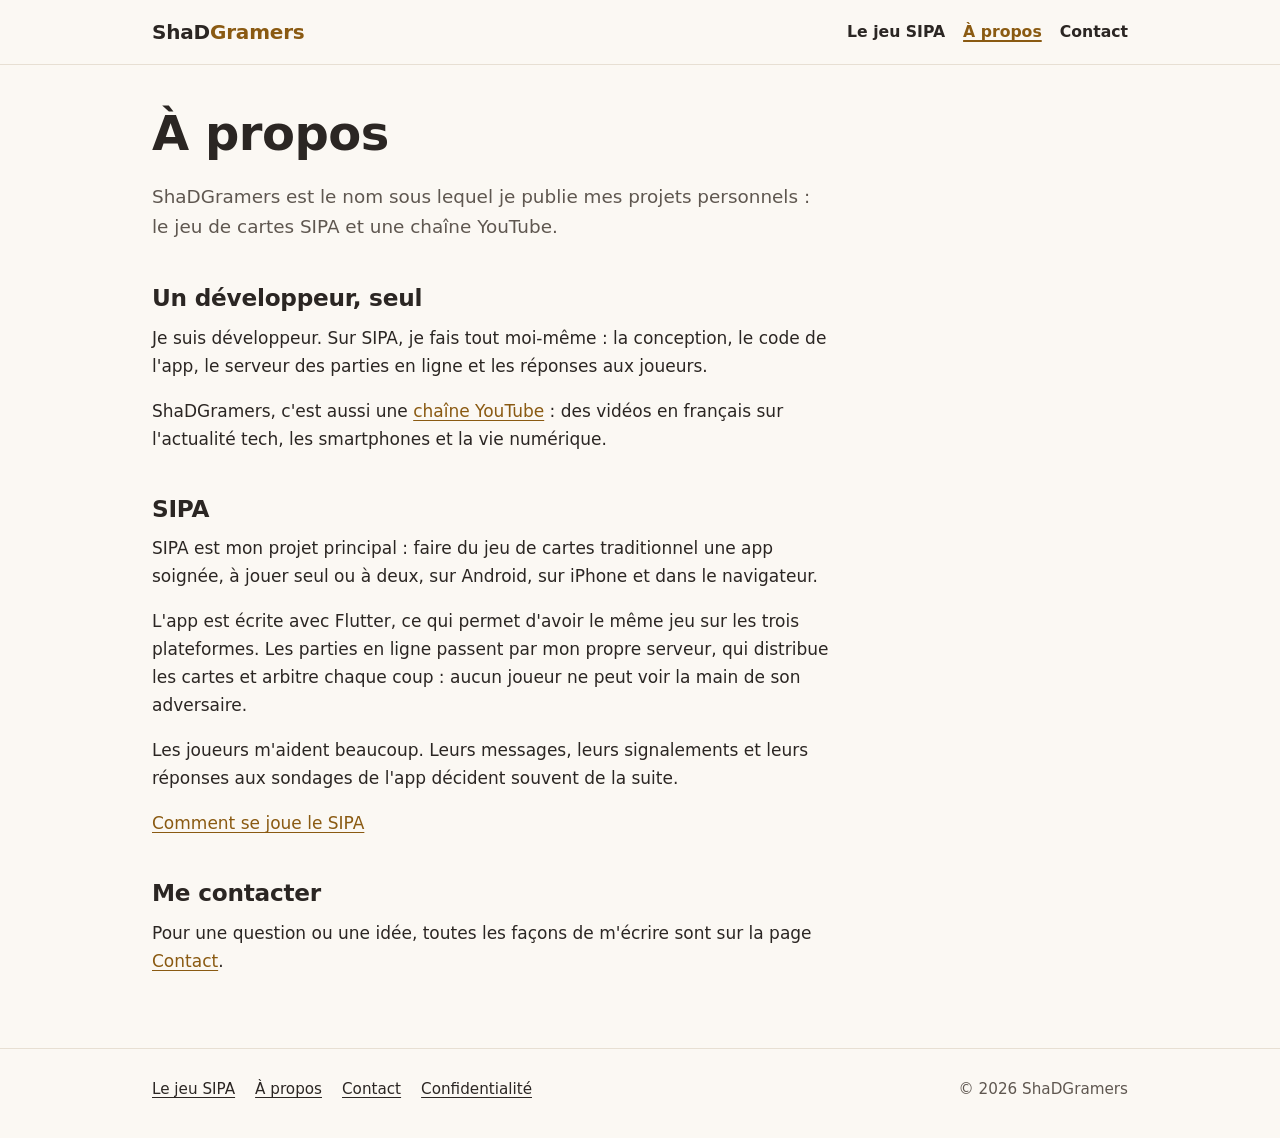
==== a-propos.html @ 69b16004 "feat: Real publisher site, with About, Contact and Privacy pages The home page only held a title, a " ====
<!DOCTYPE html>
<html lang="fr">
<head>
  <meta charset="utf-8">
  <meta name="viewport" content="width=device-width, initial-scale=1">
  <title>À propos | ShaDGramers</title>
  <meta name="description" content="ShaDGramers, c'est un développeur seul : le jeu de cartes SIPA et une chaîne YouTube sur la tech.">
  <link rel="canonical" href="https://shadgramers.com/a-propos">
  <link rel="icon" href="/favicon.svg" type="image/svg+xml">
  <link rel="stylesheet" href="/css/site.css">
</head>
<body>
  <a class="lien-evitement" href="#contenu">Aller au contenu</a>

  <header class="entete">
    <div class="conteneur">
      <a class="marque" href="/">ShaD<span>Gramers</span></a>
      <nav class="nav" aria-label="Menu principal">
        <ul>
          <li><a href="/sipa">Le jeu SIPA</a></li>
          <li><a href="/a-propos" aria-current="page">À propos</a></li>
          <li><a href="/contact">Contact</a></li>
        </ul>
      </nav>
    </div>
  </header>

  <main id="contenu" class="page">
    <div class="conteneur">
      <article class="texte">
<h1>À propos</h1>
        <p class="chapeau">ShaDGramers est le nom sous lequel je publie mes projets personnels : le jeu de cartes SIPA et une chaîne YouTube.</p>

        <h2>Un développeur, seul</h2>
        <p>Je suis développeur. Sur SIPA, je fais tout moi-même : la conception, le code de l'app, le serveur des parties en ligne et les réponses aux joueurs.</p>
        <p>ShaDGramers, c'est aussi une <a href="https://www.youtube.com/@shadgramers">chaîne YouTube</a> : des vidéos en français sur l'actualité tech, les smartphones et la vie numérique.</p>

        <h2>SIPA</h2>
        <p>SIPA est mon projet principal : faire du jeu de cartes traditionnel une app soignée, à jouer seul ou à deux, sur Android, sur iPhone et dans le navigateur.</p>
        <p>L'app est écrite avec Flutter, ce qui permet d'avoir le même jeu sur les trois plateformes. Les parties en ligne passent par mon propre serveur, qui distribue les cartes et arbitre chaque coup : aucun joueur ne peut voir la main de son adversaire.</p>
        <p>Les joueurs m'aident beaucoup. Leurs messages, leurs signalements et leurs réponses aux sondages de l'app décident souvent de la suite.</p>
        <p><a href="/sipa">Comment se joue le SIPA</a></p>

        <h2>Me contacter</h2>
        <p>Pour une question ou une idée, toutes les façons de m'écrire sont sur la page <a href="/contact">Contact</a>.</p>
      </article>
    </div>
  </main>

  <footer class="pied">
    <div class="conteneur">
      <nav aria-label="Liens du site">
        <ul>
          <li><a href="/sipa">Le jeu SIPA</a></li>
          <li><a href="/a-propos" aria-current="page">À propos</a></li>
          <li><a href="/contact">Contact</a></li>
          <li><a href="/confidentialite">Confidentialité</a></li>
        </ul>
      </nav>
      <p class="copyright">© 2026 ShaDGramers</p>
    </div>
  </footer>
</body>
</html>
---- css/site.css ----
/* ShaDGramers : site de l'éditeur.
   Sans police ni script externe : rien n'est chargé depuis un autre site. */

:root {
  --fond: #FBF8F3;
  --surface: #FFFFFF;
  --texte: #2B2623;
  --texte-doux: #5F5750;
  --bordure: #E7DFD3;
  --prune: #3B2C37;
  --prune-fonce: #201D1D;
  --or: #E2A655;
  --or-texte: #8A5A12;
  --beige: #F2E6C9;

  --rayon: 16px;
  --largeur: 1040px;
  --texte-largeur: 680px;
  --gouttiere: 16px;

  --corps: system-ui, -apple-system, 'Segoe UI', Roboto, 'Helvetica Neue', Arial, sans-serif;

  color-scheme: light;
}

*,
*::before,
*::after {
  box-sizing: border-box;
}

html {
  -webkit-text-size-adjust: 100%;
}

body {
  margin: 0;
  background: var(--fond);
  color: var(--texte);
  font-family: var(--corps);
  font-size: 1.0625rem;
  line-height: 1.65;
}

img {
  max-width: 100%;
  height: auto;
  display: block;
}

a {
  color: var(--or-texte);
  text-underline-offset: 3px;
}

a:focus-visible,
.bouton:focus-visible {
  outline: 3px solid var(--or);
  outline-offset: 3px;
  border-radius: 6px;
}

h1,
h2,
h3 {
  line-height: 1.2;
  margin: 0 0 0.5em;
  font-weight: 800;
  letter-spacing: -0.01em;
}

h1 {
  font-size: clamp(2rem, 6vw, 3rem);
}

h2 {
  font-size: clamp(1.5rem, 4vw, 2rem);
}

h3 {
  font-size: 1.2rem;
  font-weight: 700;
}

p {
  margin: 0 0 1em;
}

.conteneur {
  width: 100%;
  max-width: var(--largeur);
  margin: 0 auto;
  padding: 0 var(--gouttiere);
}

.lien-evitement {
  position: absolute;
  left: -9999px;
}

.lien-evitement:focus {
  left: 16px;
  top: 16px;
  background: var(--surface);
  padding: 8px 12px;
  z-index: 10;
}

/* En-tête */

.entete {
  border-bottom: 1px solid var(--bordure);
  background: var(--fond);
}

.entete .conteneur {
  display: flex;
  align-items: center;
  justify-content: space-between;
  gap: 12px;
  min-height: 64px;
  flex-wrap: wrap;
}

.marque {
  font-weight: 800;
  font-size: 1.25rem;
  color: var(--texte);
  text-decoration: none;
  letter-spacing: -0.01em;
}

.marque span {
  color: var(--or-texte);
}

.nav ul {
  list-style: none;
  margin: 0;
  padding: 0;
  display: flex;
  gap: 4px 18px;
  flex-wrap: wrap;
}

.nav a {
  color: var(--texte);
  text-decoration: none;
  font-weight: 600;
  font-size: 0.98rem;
  padding: 6px 0;
  display: inline-block;
}

.nav a[aria-current='page'] {
  color: var(--or-texte);
  text-decoration: underline;
  text-decoration-thickness: 2px;
}

/* Blocs */

.section {
  padding: 48px 0;
}

.section + .section {
  border-top: 1px solid var(--bordure);
}

.intro {
  padding: 48px 0 8px;
}

.intro + .section {
  padding-top: 24px;
}

.intro p {
  font-size: 1.15rem;
  color: var(--texte-doux);
  max-width: 620px;
}

.surtitre {
  display: block;
  font-size: 0.85rem;
  font-weight: 700;
  letter-spacing: 0.08em;
  text-transform: uppercase;
  color: var(--or-texte);
  margin-bottom: 8px;
}

.doux {
  color: var(--texte-doux);
}

/* Bloc SIPA, aux couleurs du jeu */

.carte-sipa {
  background: linear-gradient(150deg, var(--prune), var(--prune-fonce));
  color: var(--beige);
  border-radius: 24px;
  padding: 28px 20px;
  display: grid;
  gap: 28px;
  align-items: center;
}

.carte-sipa h2 {
  color: #FFFFFF;
}

.carte-sipa .surtitre {
  color: var(--or);
}

.carte-sipa p {
  color: rgba(242, 230, 201, 0.86);
}

.carte-sipa a:not(.bouton) {
  color: var(--or);
}

.carte-sipa .capture {
  justify-self: center;
  width: min(240px, 70%);
  border-radius: 28px;
  box-shadow: 0 18px 40px rgba(0, 0, 0, 0.4);
}

.logo-sipa {
  width: 72px;
  height: 72px;
  margin-bottom: 8px;
}

.liste-points {
  margin: 0 0 1.2em;
  padding-left: 1.2em;
}

.liste-points li {
  margin-bottom: 0.3em;
}

.boutons {
  display: flex;
  flex-wrap: wrap;
  gap: 10px;
  margin-top: 8px;
}

.bouton {
  display: inline-flex;
  align-items: center;
  justify-content: center;
  min-height: 44px;
  padding: 10px 18px;
  border-radius: 999px;
  font-weight: 700;
  font-size: 0.98rem;
  text-decoration: none;
  border: 1.5px solid transparent;
}

.bouton-plein {
  background: #FFFFFF;
  color: var(--prune);
}

.bouton-contour {
  border-color: rgba(226, 166, 85, 0.6);
  color: var(--beige);
}

.bouton-prune {
  background: var(--prune);
  color: #FFFFFF;
}

/* Cartes simples */

.grille {
  display: grid;
  gap: 16px;
}

.tuile {
  background: var(--surface);
  border: 1px solid var(--bordure);
  border-radius: var(--rayon);
  padding: 22px 20px;
}

.tuile p:last-child {
  margin-bottom: 0;
}

/* Pages de texte */

.page {
  padding: 40px 0 56px;
}

.page .texte {
  max-width: var(--texte-largeur);
}

.page h1 {
  margin-bottom: 0.4em;
}

.page h2 {
  font-size: 1.45rem;
  margin-top: 1.8em;
}

.page .chapeau {
  font-size: 1.15rem;
  color: var(--texte-doux);
}

.page figure {
  margin: 28px 0;
}

.page figure img {
  width: min(260px, 72%);
  border-radius: 28px;
  margin: 0 auto;
  box-shadow: 0 14px 32px rgba(32, 29, 29, 0.25);
}

.page figcaption {
  text-align: center;
  font-size: 0.92rem;
  color: var(--texte-doux);
  margin-top: 12px;
}

.encadre {
  background: var(--surface);
  border: 1px solid var(--bordure);
  border-left: 4px solid var(--or);
  border-radius: 12px;
  padding: 16px 18px;
  margin: 24px 0;
}

.encadre p:last-child {
  margin-bottom: 0;
}

table.points {
  width: 100%;
  border-collapse: collapse;
  margin: 16px 0 24px;
  font-size: 0.98rem;
}

table.points th,
table.points td {
  text-align: left;
  padding: 10px 12px;
  border-bottom: 1px solid var(--bordure);
}

table.points th {
  font-weight: 700;
}

table.points td:last-child,
table.points th:last-child {
  text-align: right;
  white-space: nowrap;
}

.carte {
  white-space: nowrap;
  font-weight: 700;
}

.rouge {
  color: #B23B25;
}

.maj {
  font-size: 0.92rem;
  color: var(--texte-doux);
}

/* Pied de page */

.pied {
  border-top: 1px solid var(--bordure);
  padding: 28px 0 36px;
  font-size: 0.95rem;
  color: var(--texte-doux);
}

.pied .conteneur {
  display: grid;
  gap: 14px;
}

.pied ul {
  list-style: none;
  margin: 0;
  padding: 0;
  display: flex;
  flex-wrap: wrap;
  gap: 6px 20px;
}

.pied a {
  color: var(--texte);
}

@media (min-width: 760px) {
  :root {
    --gouttiere: 32px;
  }

  .carte-sipa {
    grid-template-columns: 1.4fr 1fr;
    padding: 44px 48px;
  }

  .carte-sipa .capture {
    width: 250px;
  }

  .grille {
    grid-template-columns: repeat(2, 1fr);
    gap: 20px;
  }

  .pied .conteneur {
    grid-template-columns: 1fr auto;
    align-items: center;
  }
}

.liens-sipa {
  margin-top: 18px;
}

.copyright {
  margin: 0;
}
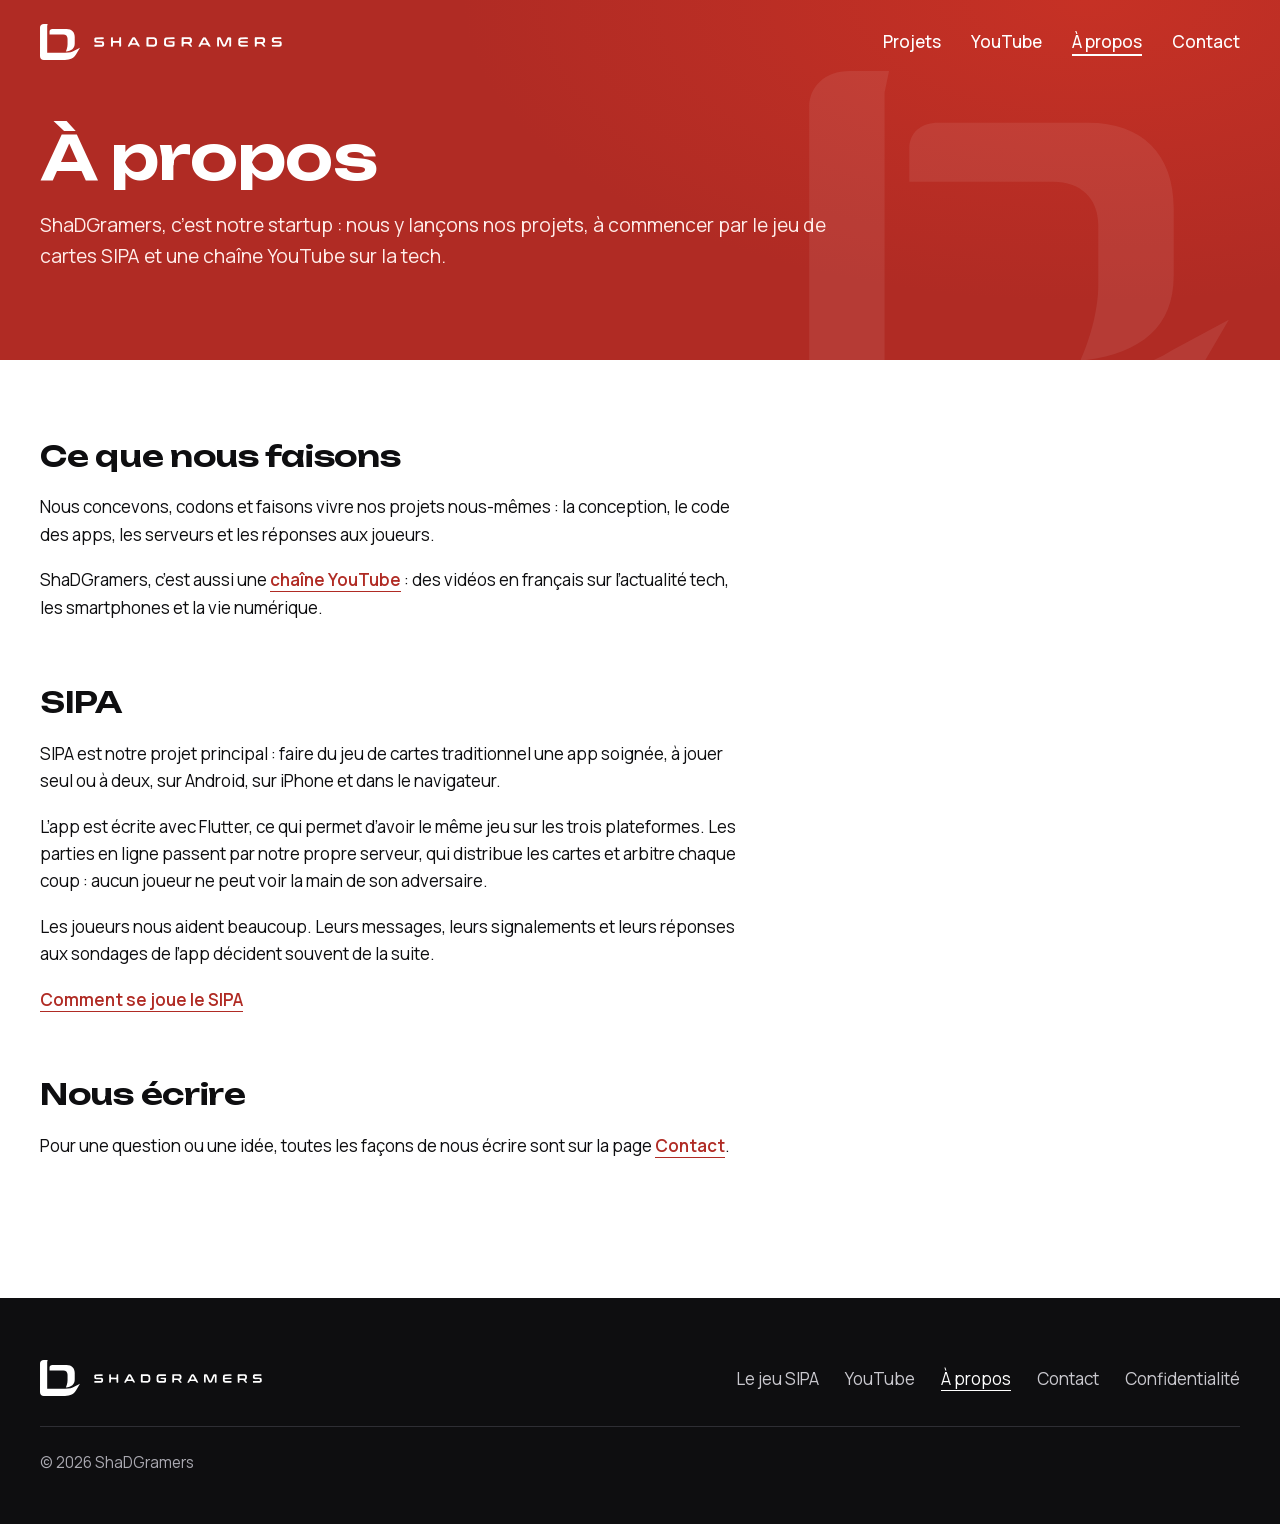
==== commit d06e3192: "feat: Redesign the site as a red, white and black landing page The home page presents the startup, S" ====
--- a/a-propos.html
+++ b/a-propos.html
@@ -4,59 +4,86 @@
   <meta charset="utf-8">
   <meta name="viewport" content="width=device-width, initial-scale=1">
   <title>À propos | ShaDGramers</title>
-  <meta name="description" content="ShaDGramers, c'est un développeur seul : le jeu de cartes SIPA et une chaîne YouTube sur la tech.">
+  <meta name="description" content="ShaDGramers, notre startup : le jeu de cartes SIPA et une chaîne YouTube sur la tech.">
+  <meta name="theme-color" content="#B02B24">
   <link rel="canonical" href="https://shadgramers.com/a-propos">
   <link rel="icon" href="/favicon.svg" type="image/svg+xml">
+  <link rel="preload" href="/fonts/unbounded-latin.woff2" as="font" type="font/woff2" crossorigin>
+  <link rel="preload" href="/fonts/manrope-latin.woff2" as="font" type="font/woff2" crossorigin>
   <link rel="stylesheet" href="/css/site.css">
+  <script src="/js/site.js" defer></script>
+  <meta property="og:type" content="website">
+  <meta property="og:title" content="À propos | ShaDGramers">
+  <meta property="og:url" content="https://shadgramers.com/a-propos">
+  <meta property="og:image" content="https://shadgramers.com/images/og.jpg">
+  <meta property="og:locale" content="fr_FR">
 </head>
 <body>
   <a class="lien-evitement" href="#contenu">Aller au contenu</a>
 
-  <header class="entete">
+  <div class="bandeau-page">
+    <div class="symbole-filigrane" aria-hidden="true"></div>
+    <header class="entete">
+      <div class="conteneur">
+        <a class="marque" href="/">
+          <svg class="marque-symbole" viewBox="267 203 373 336" aria-hidden="true"><path fill="currentColor" d="M267 235C267 217 281 203 303 203H338L334 222V471H500C545 471 566 466 590 451L640 424L604 486C584 520 550 539 500 539H303C281 539 267 525 267 503Z"/><path fill="currentColor" d="M356 272C356 258 366 249 382 249H515C563 249 591 277 591 325V385C591 432 560 455 508 460.5C514 447 524 420 524 392V340C524 316 508 301.5 484 301.5H356Z"/></svg>
+          <img class="marque-nom" src="/images/nom-shadgramers.svg" alt="ShaDGramers, accueil" width="188" height="10">
+        </a>
+        <button class="menu-bouton" type="button" aria-expanded="false" aria-controls="menu" aria-label="Ouvrir le menu"><span class="ligne"></span></button>
+        <nav class="nav" id="menu" aria-label="Menu principal">
+          <ul>
+            <li><a href="/#projets">Projets</a></li>
+            <li><a href="/#youtube">YouTube</a></li>
+            <li><a href="/a-propos" aria-current="page">À propos</a></li>
+            <li><a href="/contact">Contact</a></li>
+          </ul>
+        </nav>
+      </div>
+    </header>
     <div class="conteneur">
-      <a class="marque" href="/">ShaD<span>Gramers</span></a>
-      <nav class="nav" aria-label="Menu principal">
-        <ul>
-          <li><a href="/sipa">Le jeu SIPA</a></li>
-          <li><a href="/a-propos" aria-current="page">À propos</a></li>
-          <li><a href="/contact">Contact</a></li>
-        </ul>
-      </nav>
+      <div class="titre-page">
+        <h1 class="entree">À propos</h1>
+        <p class="chapeau entree" style="--delai: 140ms">ShaDGramers, c’est notre startup : nous y lançons nos projets, à commencer par le jeu de cartes SIPA et une chaîne YouTube sur la tech.</p>
+      </div>
     </div>
-  </header>
+  </div>
 
-  <main id="contenu" class="page">
+  <main id="contenu" class="page fond-clair">
     <div class="conteneur">
       <article class="texte">
-<h1>À propos</h1>
-        <p class="chapeau">ShaDGramers est le nom sous lequel je publie mes projets personnels : le jeu de cartes SIPA et une chaîne YouTube.</p>
-
-        <h2>Un développeur, seul</h2>
-        <p>Je suis développeur. Sur SIPA, je fais tout moi-même : la conception, le code de l'app, le serveur des parties en ligne et les réponses aux joueurs.</p>
-        <p>ShaDGramers, c'est aussi une <a href="https://www.youtube.com/@shadgramers">chaîne YouTube</a> : des vidéos en français sur l'actualité tech, les smartphones et la vie numérique.</p>
+        <h2>Ce que nous faisons</h2>
+        <p>Nous concevons, codons et faisons vivre nos projets nous-mêmes : la conception, le code des apps, les serveurs et les réponses aux joueurs.</p>
+        <p>ShaDGramers, c’est aussi une <a href="https://www.youtube.com/@shadgramers">chaîne YouTube</a> : des vidéos en français sur l’actualité tech, les smartphones et la vie numérique.</p>
 
         <h2>SIPA</h2>
-        <p>SIPA est mon projet principal : faire du jeu de cartes traditionnel une app soignée, à jouer seul ou à deux, sur Android, sur iPhone et dans le navigateur.</p>
-        <p>L'app est écrite avec Flutter, ce qui permet d'avoir le même jeu sur les trois plateformes. Les parties en ligne passent par mon propre serveur, qui distribue les cartes et arbitre chaque coup : aucun joueur ne peut voir la main de son adversaire.</p>
-        <p>Les joueurs m'aident beaucoup. Leurs messages, leurs signalements et leurs réponses aux sondages de l'app décident souvent de la suite.</p>
+        <p>SIPA est notre projet principal : faire du jeu de cartes traditionnel une app soignée, à jouer seul ou à deux, sur Android, sur iPhone et dans le navigateur.</p>
+        <p>L’app est écrite avec Flutter, ce qui permet d’avoir le même jeu sur les trois plateformes. Les parties en ligne passent par notre propre serveur, qui distribue les cartes et arbitre chaque coup : aucun joueur ne peut voir la main de son adversaire.</p>
+        <p>Les joueurs nous aident beaucoup. Leurs messages, leurs signalements et leurs réponses aux sondages de l’app décident souvent de la suite.</p>
         <p><a href="/sipa">Comment se joue le SIPA</a></p>
 
-        <h2>Me contacter</h2>
-        <p>Pour une question ou une idée, toutes les façons de m'écrire sont sur la page <a href="/contact">Contact</a>.</p>
+        <h2>Nous écrire</h2>
+        <p>Pour une question ou une idée, toutes les façons de nous écrire sont sur la page <a href="/contact">Contact</a>.</p>
       </article>
     </div>
   </main>
 
   <footer class="pied">
     <div class="conteneur">
-      <nav aria-label="Liens du site">
-        <ul>
-          <li><a href="/sipa">Le jeu SIPA</a></li>
-          <li><a href="/a-propos" aria-current="page">À propos</a></li>
-          <li><a href="/contact">Contact</a></li>
-          <li><a href="/confidentialite">Confidentialité</a></li>
-        </ul>
-      </nav>
+      <div class="pied-haut">
+        <a class="marque" href="/">
+          <svg class="marque-symbole" viewBox="267 203 373 336" aria-hidden="true"><path fill="currentColor" d="M267 235C267 217 281 203 303 203H338L334 222V471H500C545 471 566 466 590 451L640 424L604 486C584 520 550 539 500 539H303C281 539 267 525 267 503Z"/><path fill="currentColor" d="M356 272C356 258 366 249 382 249H515C563 249 591 277 591 325V385C591 432 560 455 508 460.5C514 447 524 420 524 392V340C524 316 508 301.5 484 301.5H356Z"/></svg>
+          <img class="marque-nom" src="/images/nom-shadgramers.svg" alt="ShaDGramers, accueil" width="168" height="9">
+        </a>
+        <nav aria-label="Liens du site">
+          <ul>
+            <li><a href="/sipa">Le jeu SIPA</a></li>
+            <li><a href="https://www.youtube.com/@shadgramers">YouTube</a></li>
+            <li><a href="/a-propos" aria-current="page">À propos</a></li>
+            <li><a href="/contact">Contact</a></li>
+            <li><a href="/confidentialite">Confidentialité</a></li>
+          </ul>
+        </nav>
+      </div>
       <p class="copyright">© 2026 ShaDGramers</p>
     </div>
   </footer>
--- a/css/site.css
+++ b/css/site.css
@@ -1,24 +1,46 @@
 /* ShaDGramers : site de l'éditeur.
-   Sans police ni script externe : rien n'est chargé depuis un autre site. */
+   Rouge, blanc, noir. Polices hébergées ici : rien n'est chargé depuis un autre site.
+   Animations coupées quand le système demande moins de mouvement. */
+
+@font-face {
+  font-family: 'Unbounded';
+  src: url('/fonts/unbounded-latin.woff2') format('woff2');
+  font-weight: 500 600;
+  font-style: normal;
+  font-display: swap;
+}
+
+@font-face {
+  font-family: 'Manrope';
+  src: url('/fonts/manrope-latin.woff2') format('woff2');
+  font-weight: 400 700;
+  font-style: normal;
+  font-display: swap;
+}
 
 :root {
-  --fond: #FBF8F3;
-  --surface: #FFFFFF;
-  --texte: #2B2623;
-  --texte-doux: #5F5750;
-  --bordure: #E7DFD3;
-  --prune: #3B2C37;
-  --prune-fonce: #201D1D;
-  --or: #E2A655;
-  --or-texte: #8A5A12;
-  --beige: #F2E6C9;
-
-  --rayon: 16px;
-  --largeur: 1040px;
-  --texte-largeur: 680px;
-  --gouttiere: 16px;
-
-  --corps: system-ui, -apple-system, 'Segoe UI', Roboto, 'Helvetica Neue', Arial, sans-serif;
+  --rouge: #B02B24;
+  --rouge-vif: #C63125;
+  --rouge-fonce: #8E1F19;
+  --rouge-texte-sombre: #FF6A5F;
+  --rose-pale: #FFEDEA;
+  --noir: #0E0E10;
+  --noir-2: #18181C;
+  --ligne-sombre: #2E2E34;
+  --gris-sombre: #C9C8CE;
+  --gris-sombre-2: #A9A8B0;
+  --blanc: #FFFFFF;
+  --texte: #0E0E10;
+  --texte-doux: #45444B;
+  --ligne: #E2E0DC;
+
+  --largeur: 1240px;
+  --gouttiere: 20px;
+  --rayon: 14px;
+  --courbe: cubic-bezier(0.2, 0.75, 0.2, 1);
+
+  --titre: 'Unbounded', 'Arial Black', system-ui, sans-serif;
+  --corps: 'Manrope', system-ui, -apple-system, 'Segoe UI', Roboto, 'Helvetica Neue', Arial, sans-serif;
 
   color-scheme: light;
 }
@@ -31,15 +53,17 @@
 
 html {
   -webkit-text-size-adjust: 100%;
+  scroll-behavior: smooth;
 }
 
 body {
   margin: 0;
-  background: var(--fond);
+  background: var(--noir);
   color: var(--texte);
   font-family: var(--corps);
   font-size: 1.0625rem;
-  line-height: 1.65;
+  line-height: 1.6;
+  -webkit-font-smoothing: antialiased;
 }
 
 img {
@@ -49,46 +73,39 @@
 }
 
 a {
-  color: var(--or-texte);
-  text-underline-offset: 3px;
-}
-
-a:focus-visible,
-.bouton:focus-visible {
-  outline: 3px solid var(--or);
-  outline-offset: 3px;
-  border-radius: 6px;
+  color: inherit;
+  text-underline-offset: 5px;
 }
 
 h1,
 h2,
 h3 {
-  line-height: 1.2;
-  margin: 0 0 0.5em;
-  font-weight: 800;
+  font-family: var(--titre);
+  font-weight: 600;
+  line-height: 1.12;
   letter-spacing: -0.01em;
-}
-
-h1 {
-  font-size: clamp(2rem, 6vw, 3rem);
-}
-
-h2 {
-  font-size: clamp(1.5rem, 4vw, 2rem);
-}
-
-h3 {
-  font-size: 1.2rem;
-  font-weight: 700;
+  margin: 0;
+  text-wrap: balance;
 }
 
 p {
-  margin: 0 0 1em;
+  margin: 0;
+  text-wrap: pretty;
+}
+
+:focus-visible {
+  outline: 3px solid var(--blanc);
+  outline-offset: 3px;
+  border-radius: 8px;
+}
+
+.fond-clair :focus-visible {
+  outline-color: var(--rouge);
 }
 
 .conteneur {
   width: 100%;
-  max-width: var(--largeur);
+  max-width: calc(var(--largeur) + 2 * var(--gouttiere));
   margin: 0 auto;
   padding: 0 var(--gouttiere);
 }
@@ -96,42 +113,52 @@
 .lien-evitement {
   position: absolute;
   left: -9999px;
+  top: 12px;
+  z-index: 20;
+  background: var(--blanc);
+  color: var(--noir);
+  padding: 10px 14px;
+  border-radius: 8px;
+  font-weight: 700;
 }
 
 .lien-evitement:focus {
-  left: 16px;
-  top: 16px;
-  background: var(--surface);
-  padding: 8px 12px;
-  z-index: 10;
-}
-
-/* En-tête */
+  left: 12px;
+}
+
+/* ---------- En-tête ---------- */
 
 .entete {
-  border-bottom: 1px solid var(--bordure);
-  background: var(--fond);
+  position: relative;
+  z-index: 5;
+  color: var(--blanc);
 }
 
 .entete .conteneur {
   display: flex;
   align-items: center;
   justify-content: space-between;
-  gap: 12px;
-  min-height: 64px;
-  flex-wrap: wrap;
+  gap: 16px;
+  min-height: 84px;
 }
 
 .marque {
-  font-weight: 800;
-  font-size: 1.25rem;
-  color: var(--texte);
+  display: inline-flex;
+  align-items: center;
+  gap: 14px;
+  min-height: 48px;
   text-decoration: none;
-  letter-spacing: -0.01em;
-}
-
-.marque span {
-  color: var(--or-texte);
+}
+
+.marque-symbole {
+  width: 40px;
+  height: 36px;
+  flex: none;
+}
+
+.marque-nom {
+  width: 188px;
+  height: auto;
 }
 
 .nav ul {
@@ -139,315 +166,1136 @@
   margin: 0;
   padding: 0;
   display: flex;
-  gap: 4px 18px;
   flex-wrap: wrap;
+  gap: 4px 30px;
 }
 
 .nav a {
-  color: var(--texte);
+  display: inline-flex;
+  align-items: center;
+  min-height: 44px;
+  font-weight: 500;
   text-decoration: none;
-  font-weight: 600;
-  font-size: 0.98rem;
-  padding: 6px 0;
-  display: inline-block;
-}
-
+  background: linear-gradient(currentColor, currentColor) left calc(100% - 8px) / 0 2px no-repeat;
+  transition: background-size 0.35s var(--courbe);
+}
+
+.nav a:hover,
 .nav a[aria-current='page'] {
-  color: var(--or-texte);
-  text-decoration: underline;
-  text-decoration-thickness: 2px;
-}
-
-/* Blocs */
-
-.section {
-  padding: 48px 0;
-}
-
-.section + .section {
-  border-top: 1px solid var(--bordure);
-}
-
-.intro {
-  padding: 48px 0 8px;
-}
-
-.intro + .section {
-  padding-top: 24px;
-}
-
-.intro p {
-  font-size: 1.15rem;
-  color: var(--texte-doux);
-  max-width: 620px;
-}
-
-.surtitre {
-  display: block;
-  font-size: 0.85rem;
-  font-weight: 700;
-  letter-spacing: 0.08em;
-  text-transform: uppercase;
-  color: var(--or-texte);
-  margin-bottom: 8px;
-}
-
-.doux {
-  color: var(--texte-doux);
-}
-
-/* Bloc SIPA, aux couleurs du jeu */
-
-.carte-sipa {
-  background: linear-gradient(150deg, var(--prune), var(--prune-fonce));
-  color: var(--beige);
-  border-radius: 24px;
-  padding: 28px 20px;
-  display: grid;
-  gap: 28px;
-  align-items: center;
-}
-
-.carte-sipa h2 {
-  color: #FFFFFF;
-}
-
-.carte-sipa .surtitre {
-  color: var(--or);
-}
-
-.carte-sipa p {
-  color: rgba(242, 230, 201, 0.86);
-}
-
-.carte-sipa a:not(.bouton) {
-  color: var(--or);
-}
-
-.carte-sipa .capture {
-  justify-self: center;
-  width: min(240px, 70%);
-  border-radius: 28px;
-  box-shadow: 0 18px 40px rgba(0, 0, 0, 0.4);
-}
-
-.logo-sipa {
-  width: 72px;
-  height: 72px;
-  margin-bottom: 8px;
-}
-
-.liste-points {
-  margin: 0 0 1.2em;
-  padding-left: 1.2em;
-}
-
-.liste-points li {
-  margin-bottom: 0.3em;
-}
+  background-size: 100% 2px;
+}
+
+.menu-bouton {
+  display: none;
+}
+
+/* Téléphone : le menu se replie derrière un bouton quand le script tourne.
+   Sans script, les liens restent visibles sous la marque. */
+@media (max-width: 759px) {
+  .entete .conteneur {
+    flex-wrap: wrap;
+    min-height: 72px;
+  }
+
+  .marque-nom {
+    width: 164px;
+  }
+
+  .js .menu-bouton {
+    display: inline-flex;
+    align-items: center;
+    justify-content: center;
+    width: 48px;
+    height: 48px;
+    border: 1.5px solid currentColor;
+    border-radius: 12px;
+    background: transparent;
+    color: inherit;
+    cursor: pointer;
+    padding: 0;
+  }
+
+  .menu-bouton .ligne {
+    display: block;
+    width: 20px;
+    height: 2px;
+    background: currentColor;
+    border-radius: 2px;
+    position: relative;
+    transition: background-color 0.2s;
+  }
+
+  .menu-bouton .ligne::before,
+  .menu-bouton .ligne::after {
+    content: '';
+    position: absolute;
+    left: 0;
+    width: 20px;
+    height: 2px;
+    background: currentColor;
+    border-radius: 2px;
+    transition: transform 0.3s var(--courbe);
+  }
+
+  .menu-bouton .ligne::before {
+    transform: translateY(-6px);
+  }
+
+  .menu-bouton .ligne::after {
+    transform: translateY(6px);
+  }
+
+  .menu-bouton[aria-expanded='true'] .ligne {
+    background-color: transparent;
+  }
+
+  .menu-bouton[aria-expanded='true'] .ligne::before {
+    transform: rotate(45deg);
+  }
+
+  .menu-bouton[aria-expanded='true'] .ligne::after {
+    transform: rotate(-45deg);
+  }
+
+  .nav {
+    width: 100%;
+  }
+
+  .nav ul {
+    flex-direction: column;
+    gap: 0;
+  }
+
+  .nav li + li {
+    border-top: 1px solid rgba(255, 255, 255, 0.28);
+  }
+
+  .nav a {
+    display: flex;
+    min-height: 52px;
+    font-size: 1.15rem;
+    background: none;
+  }
+
+  .js .nav {
+    display: grid;
+    grid-template-rows: 0fr;
+    transition: grid-template-rows 0.4s var(--courbe);
+  }
+
+  .js .nav > ul {
+    overflow: hidden;
+  }
+
+  .js .nav.ouvert {
+    grid-template-rows: 1fr;
+  }
+
+  .js .nav.ouvert > ul {
+    padding-bottom: 12px;
+  }
+
+  .js .nav:not(.ouvert) a {
+    visibility: hidden;
+  }
+}
+
+/* ---------- Boutons ---------- */
 
 .boutons {
   display: flex;
   flex-wrap: wrap;
-  gap: 10px;
-  margin-top: 8px;
+  gap: 12px;
 }
 
 .bouton {
   display: inline-flex;
   align-items: center;
   justify-content: center;
+  gap: 10px;
+  min-height: 56px;
+  padding: 0 28px;
+  border-radius: var(--rayon);
+  border: 1.5px solid transparent;
+  font-weight: 700;
+  font-size: 1rem;
+  text-decoration: none;
+  transition: transform 0.25s var(--courbe), background-color 0.25s, color 0.25s, border-color 0.25s, box-shadow 0.25s;
+}
+
+.bouton:hover {
+  transform: translateY(-2px);
+}
+
+.bouton:active {
+  transform: translateY(1px) scale(0.98);
+}
+
+.bouton-blanc {
+  background: var(--blanc);
+  color: var(--rouge-fonce);
+  box-shadow: 0 10px 24px -12px rgba(40, 6, 4, 0.6);
+}
+
+.bouton-contour-blanc {
+  border-color: var(--blanc);
+  color: var(--blanc);
+  font-weight: 500;
+}
+
+.bouton-contour-blanc:hover {
+  background: var(--blanc);
+  color: var(--rouge-fonce);
+}
+
+.bouton-rouge {
+  background: var(--rouge);
+  color: var(--blanc);
+}
+
+.bouton-rouge:hover {
+  background: var(--rouge-vif);
+}
+
+.bouton-contour-gris {
+  border-color: #6C6B73;
+  color: var(--blanc);
+  font-weight: 500;
+}
+
+.bouton-contour-gris:hover {
+  border-color: var(--blanc);
+}
+
+.bouton-contour-noir {
+  border-color: var(--noir);
+  color: var(--noir);
+  font-weight: 500;
+}
+
+.bouton-contour-noir:hover {
+  background: var(--noir);
+  color: var(--blanc);
+}
+
+/* ---------- Accueil : héros ---------- */
+
+.hero {
+  position: relative;
+  overflow: hidden;
+  color: var(--blanc);
+  background:
+    radial-gradient(ellipse 60% 70% at 72% 42%, var(--rouge-vif) 0%, transparent 70%),
+    radial-gradient(ellipse 120% 90% at 50% 100%, var(--rouge-fonce) 0%, transparent 60%),
+    var(--rouge);
+}
+
+.hero-grille {
+  display: grid;
+  align-items: center;
+  gap: 8px;
+  padding-top: 8px;
+  padding-bottom: 64px;
+}
+
+.hero-texte {
+  display: flex;
+  flex-direction: column;
+  gap: 26px;
+  order: 2;
+}
+
+.hero h1 {
+  font-size: clamp(2.15rem, 1.1rem + 4.6vw, 4.6rem);
+  line-height: 1.06;
+}
+
+.hero-texte p {
+  font-size: 1.15rem;
+  color: var(--rose-pale);
+  max-width: 36rem;
+}
+
+.hero .boutons .bouton {
+  flex: 1 1 220px;
+}
+
+/* Symbole en relief : des couches du même dessin, décalées en profondeur */
+
+.scene-symbole {
+  order: 1;
+  position: relative;
+  display: grid;
+  place-items: center;
+  perspective: 1100px;
+  min-height: 250px;
+}
+
+.entree-3d,
+.balance {
+  transform-style: preserve-3d;
+}
+
+.balance {
+  transform: rotateX(10deg) rotateY(-24deg);
+}
+
+.symbole-3d {
+  position: relative;
+  width: min(240px, 62vw);
+  aspect-ratio: 373 / 336;
+  transform-style: preserve-3d;
+  transform: rotateX(var(--incl-x, 0deg)) rotateY(var(--incl-y, 0deg));
+  transition: transform 0.6s var(--courbe);
+}
+
+.couche {
+  position: absolute;
+  inset: 0;
+  -webkit-mask: url('/images/symbole.svg') center / contain no-repeat;
+  mask: url('/images/symbole.svg') center / contain no-repeat;
+  background: #D9C6C3;
+  background: color-mix(in srgb, #F4ECEB calc(100% - var(--i) * 4.2%), #5E120E);
+  transform: translateZ(calc(var(--i) * -2.4px));
+  backface-visibility: hidden;
+}
+
+.couche-face {
+  background: linear-gradient(110deg, #FFFFFF 38%, #FFE3DF 48%, #FFFFFF 58%) 0 0 / 260% 100%;
+  transform: translateZ(0);
+}
+
+.ombre-sol {
+  position: absolute;
+  left: 50%;
+  bottom: 6%;
+  width: 62%;
+  height: 34px;
+  margin-left: -31%;
+  border-radius: 50%;
+  background: radial-gradient(closest-side, rgba(52, 6, 4, 0.55), transparent);
+  filter: blur(6px);
+  transform: translateZ(-80px);
+}
+
+@media (min-width: 860px) {
+  :root {
+    --gouttiere: 40px;
+  }
+
+  .hero-grille {
+    grid-template-columns: minmax(0, 1.15fr) minmax(0, 1fr);
+    gap: 40px;
+    min-height: 640px;
+    padding-top: 24px;
+    padding-bottom: 96px;
+  }
+
+  .hero-texte {
+    order: 1;
+  }
+
+  .hero .boutons .bouton {
+    flex: 0 0 auto;
+  }
+
+  .scene-symbole {
+    order: 2;
+    min-height: 480px;
+  }
+
+  .symbole-3d {
+    width: min(430px, 36vw);
+  }
+}
+
+/* ---------- Sections ---------- */
+
+.section {
+  padding: 72px 0;
+}
+
+.section-blanche {
+  background: var(--blanc);
+  color: var(--texte);
+}
+
+.section-noire {
+  background: var(--noir);
+  color: var(--blanc);
+}
+
+.section-rouge {
+  background: var(--rouge);
+  color: var(--blanc);
+}
+
+.titre-section {
+  font-size: clamp(1.8rem, 1.2rem + 2.2vw, 2.85rem);
+}
+
+.entete-section {
+  display: flex;
+  flex-wrap: wrap;
+  align-items: flex-end;
+  justify-content: space-between;
+  gap: 20px 32px;
+  margin-bottom: 40px;
+}
+
+.entete-section .chapeau {
+  margin-top: 14px;
+  max-width: 40rem;
+  font-size: 1.15rem;
+}
+
+.section-noire .chapeau {
+  color: var(--gris-sombre);
+}
+
+@media (min-width: 860px) {
+  .section {
+    padding: 112px 0;
+  }
+
+  .entete-section {
+    margin-bottom: 56px;
+  }
+}
+
+/* ---------- Projets ---------- */
+
+.projet {
+  background: var(--noir);
+  color: var(--blanc);
+  border-radius: 28px;
+  padding: 28px 20px 32px;
+  display: grid;
+  gap: 32px;
+  align-items: center;
+  overflow: hidden;
+}
+
+.projet-nom {
+  font-size: clamp(2.8rem, 2rem + 3vw, 4.2rem);
+  line-height: 1;
+}
+
+.projet-sous-titre {
+  margin-top: 8px;
+  font-size: 1.2rem;
+  font-weight: 500;
+  color: var(--rouge-texte-sombre);
+}
+
+.projet-texte {
+  display: flex;
+  flex-direction: column;
+  gap: 22px;
+}
+
+.projet-texte > p {
+  color: var(--gris-sombre);
+}
+
+.liste-filets {
+  list-style: none;
+  margin: 0;
+  padding: 0;
+}
+
+.liste-filets li {
+  padding: 13px 0;
+  border-top: 1px solid var(--ligne-sombre);
+}
+
+.liste-filets li:last-child {
+  border-bottom: 1px solid var(--ligne-sombre);
+}
+
+.boutons-projet {
+  display: flex;
+  flex-direction: column;
+  gap: 10px;
+}
+
+.boutons-stores {
+  display: grid;
+  grid-template-columns: repeat(2, minmax(0, 1fr));
+  gap: 10px;
+}
+
+.boutons-stores .bouton {
+  padding: 0 14px;
+  white-space: nowrap;
+}
+
+@media (min-width: 860px) {
+  .boutons-stores .bouton {
+    padding: 0 24px;
+  }
+}
+
+.liens-projet {
+  display: flex;
+  flex-wrap: wrap;
+  gap: 0 28px;
+}
+
+.liens-projet a {
+  display: inline-flex;
+  align-items: center;
   min-height: 44px;
-  padding: 10px 18px;
-  border-radius: 999px;
+  text-decoration: underline;
+  text-decoration-thickness: 1px;
+}
+
+.liens-projet a:hover {
+  text-decoration-thickness: 2px;
+}
+
+/* Les deux écrans de SIPA, posés en perspective */
+
+.scene-telephones {
+  perspective: 1500px;
+  display: flex;
+  justify-content: center;
+  padding: 12px 0 24px;
+}
+
+.groupe-telephones {
+  --p: 1;
+  position: relative;
+  display: flex;
+  justify-content: center;
+  align-items: flex-start;
+  gap: 18px;
+  width: 100%;
+  max-width: 540px;
+  transform-style: preserve-3d;
+  transform:
+    rotateX(calc(16deg - var(--p) * 8deg + var(--incl-x, 0deg)))
+    rotateY(calc(-26deg + var(--p) * 12deg + var(--incl-y, 0deg)))
+    rotateZ(calc(-3deg + var(--p) * 2deg));
+  transition: transform 0.3s ease-out;
+}
+
+.telephone {
+  position: relative;
+  width: 46%;
+  max-width: 250px;
+  margin: 0;
+  transform-style: preserve-3d;
+}
+
+.telephone img {
+  position: relative;
+  width: 100%;
+  border-radius: 11.5% / 5.3%;
+  transform: translateZ(0);
+}
+
+/* épaisseur de l'appareil */
+.telephone::before,
+.telephone::after {
+  content: '';
+  position: absolute;
+  inset: 0;
+  border-radius: 11.5% / 5.3%;
+  background: #2A2A30;
+}
+
+.telephone::before {
+  transform: translateZ(-6px);
+  box-shadow: 0 40px 60px -24px rgba(0, 0, 0, 0.85);
+}
+
+.telephone::after {
+  transform: translateZ(-3px);
+  background: #3A3A41;
+}
+
+.telephone-2 {
+  margin-top: 64px;
+  transform: translateZ(70px);
+}
+
+@media (min-width: 860px) {
+  .projet {
+    grid-template-columns: minmax(0, 1fr) minmax(0, 1fr);
+    gap: 48px;
+    padding: 64px;
+  }
+
+  .boutons-projet {
+    align-items: flex-start;
+  }
+
+  .boutons-stores {
+    display: flex;
+    flex-wrap: wrap;
+  }
+}
+
+/* ---------- Vidéos ---------- */
+
+.videos {
+  display: grid;
+  grid-template-columns: repeat(auto-fit, minmax(min(300px, 100%), 1fr));
+  gap: 28px;
+  perspective: 1200px;
+}
+
+.video {
+  display: flex;
+  flex-direction: column;
+  gap: 16px;
+  text-decoration: none;
+  transform-style: preserve-3d;
+  transform: rotateX(var(--incl-x, 0deg)) rotateY(var(--incl-y, 0deg));
+  transition: transform 0.5s var(--courbe);
+}
+
+.video-image {
+  position: relative;
+  border-radius: 18px;
+  overflow: hidden;
+  background: var(--noir-2);
+  box-shadow: 0 24px 40px -28px rgba(0, 0, 0, 0.9);
+  transition: box-shadow 0.4s;
+}
+
+.video-image img {
+  width: 100%;
+  aspect-ratio: 16 / 9;
+  object-fit: cover;
+  transition: transform 0.6s var(--courbe);
+}
+
+.video-lecture {
+  position: absolute;
+  left: 16px;
+  bottom: 16px;
+  width: 56px;
+  height: 56px;
+  border-radius: 50%;
+  background: var(--rouge);
+  display: grid;
+  place-items: center;
+  box-shadow: 0 8px 20px -6px rgba(0, 0, 0, 0.6);
+  transition: transform 0.4s var(--courbe);
+}
+
+.video-lecture svg {
+  margin-left: 3px;
+}
+
+.video-duree {
+  position: absolute;
+  right: 12px;
+  bottom: 12px;
+  padding: 3px 9px;
+  border-radius: 6px;
+  background: rgba(14, 14, 16, 0.86);
+  font-size: 0.85rem;
   font-weight: 700;
-  font-size: 0.98rem;
-  text-decoration: none;
-  border: 1.5px solid transparent;
-}
-
-.bouton-plein {
-  background: #FFFFFF;
-  color: var(--prune);
-}
-
-.bouton-contour {
-  border-color: rgba(226, 166, 85, 0.6);
-  color: var(--beige);
-}
-
-.bouton-prune {
-  background: var(--prune);
-  color: #FFFFFF;
-}
-
-/* Cartes simples */
-
-.grille {
+}
+
+.video-titre {
+  font-size: 1.15rem;
+  font-weight: 500;
+  line-height: 1.4;
+}
+
+.video:hover .video-image img {
+  transform: scale(1.04);
+}
+
+.video:hover .video-lecture {
+  transform: scale(1.12);
+}
+
+.video:hover .video-image {
+  box-shadow: 0 34px 50px -26px rgba(0, 0, 0, 1);
+}
+
+/* ---------- À propos ---------- */
+
+.a-propos {
   display: grid;
-  gap: 16px;
-}
-
-.tuile {
-  background: var(--surface);
-  border: 1px solid var(--bordure);
-  border-radius: var(--rayon);
-  padding: 22px 20px;
-}
-
-.tuile p:last-child {
-  margin-bottom: 0;
-}
-
-/* Pages de texte */
-
-.page {
-  padding: 40px 0 56px;
-}
-
-.page .texte {
-  max-width: var(--texte-largeur);
-}
-
-.page h1 {
-  margin-bottom: 0.4em;
-}
-
-.page h2 {
-  font-size: 1.45rem;
-  margin-top: 1.8em;
-}
-
-.page .chapeau {
+  gap: 24px 80px;
+}
+
+.a-propos-texte {
+  display: flex;
+  flex-direction: column;
+  gap: 20px;
   font-size: 1.15rem;
   color: var(--texte-doux);
 }
 
-.page figure {
+.a-propos-texte p:first-child {
+  color: var(--texte);
+}
+
+.lien-fleche {
+  display: inline-flex;
+  align-items: center;
+  gap: 10px;
+  min-height: 44px;
+  font-weight: 700;
+  color: var(--rouge);
+  text-decoration: none;
+}
+
+.lien-fleche svg {
+  transition: transform 0.3s var(--courbe);
+}
+
+.lien-fleche:hover svg {
+  transform: translateX(5px);
+}
+
+@media (min-width: 860px) {
+  .a-propos {
+    grid-template-columns: minmax(0, 0.8fr) minmax(0, 1.2fr);
+  }
+}
+
+/* ---------- Contact ---------- */
+
+.contact {
+  display: flex;
+  flex-direction: column;
+  gap: 20px;
+}
+
+.contact h2 {
+  font-size: clamp(1.5rem, 1.1rem + 1.8vw, 2.5rem);
+  max-width: 22ch;
+}
+
+.contact-mail {
+  align-self: flex-start;
+  display: inline-flex;
+  align-items: center;
+  min-height: 56px;
+  font-family: var(--titre);
+  font-weight: 500;
+  font-size: clamp(1.15rem, 0.7rem + 2.2vw, 2.2rem);
+  text-decoration: none;
+  overflow-wrap: anywhere;
+  background: linear-gradient(currentColor, currentColor) left calc(100% - 6px) / 100% 2px no-repeat;
+  transition: background-size 0.4s var(--courbe);
+}
+
+.contact-mail:hover {
+  background-size: 35% 2px;
+}
+
+.contact p {
+  color: var(--rose-pale);
+}
+
+/* ---------- Pied de page ---------- */
+
+.pied {
+  background: var(--noir);
+  color: var(--blanc);
+  padding: 56px 0 48px;
+}
+
+.pied-haut {
+  display: flex;
+  flex-wrap: wrap;
+  align-items: center;
+  justify-content: space-between;
+  gap: 20px 32px;
+}
+
+.pied .marque-nom {
+  width: 168px;
+}
+
+.pied nav ul {
+  list-style: none;
+  margin: 0;
+  padding: 0;
+  display: flex;
+  flex-wrap: wrap;
+  gap: 0 26px;
+}
+
+.pied nav a {
+  display: inline-flex;
+  align-items: center;
+  min-height: 44px;
+  color: var(--gris-sombre);
+  text-decoration: none;
+}
+
+.pied nav a:hover,
+.pied nav a[aria-current='page'] {
+  color: var(--blanc);
+  text-decoration: underline;
+}
+
+.copyright {
+  margin-top: 24px;
+  padding-top: 24px;
+  border-top: 1px solid var(--ligne-sombre);
+  font-size: 0.95rem;
+  color: var(--gris-sombre-2);
+}
+
+@media (max-width: 759px) {
+  .pied nav ul {
+    flex-direction: column;
+  }
+}
+
+/* ---------- Pages de texte ---------- */
+
+.bandeau-page {
+  position: relative;
+  overflow: hidden;
+  color: var(--blanc);
+  background:
+    radial-gradient(ellipse 70% 120% at 85% 0%, var(--rouge-vif) 0%, transparent 70%),
+    var(--rouge);
+}
+
+.bandeau-page .titre-page {
+  padding: 28px 0 56px;
+  max-width: 50rem;
+}
+
+.bandeau-page h1 {
+  font-size: clamp(2.1rem, 1.3rem + 3.4vw, 3.8rem);
+}
+
+.bandeau-page .chapeau {
+  margin-top: 18px;
+  font-size: 1.2rem;
+  color: var(--rose-pale);
+}
+
+.symbole-filigrane {
+  position: absolute;
+  right: -40px;
+  bottom: -70px;
+  width: 300px;
+  aspect-ratio: 373 / 336;
+  -webkit-mask: url('/images/symbole.svg') center / contain no-repeat;
+  mask: url('/images/symbole.svg') center / contain no-repeat;
+  background: rgba(255, 255, 255, 0.08);
+  pointer-events: none;
+}
+
+.page {
+  background: var(--blanc);
+  padding: 56px 0 88px;
+}
+
+.texte {
+  max-width: 44rem;
+}
+
+.texte h2 {
+  font-size: clamp(1.4rem, 1.1rem + 1vw, 1.85rem);
+  margin: 2.2em 0 0.7em;
+}
+
+.texte h2:first-child {
+  margin-top: 0;
+}
+
+.texte p,
+.texte ul,
+.texte table {
+  margin: 0 0 1.1em;
+}
+
+.texte a {
+  color: var(--rouge);
+  font-weight: 600;
+}
+
+.texte .maj {
+  font-size: 0.95rem;
+  color: var(--texte-doux);
+}
+
+.texte .liste-points {
+  padding-left: 1.2em;
+}
+
+.texte .liste-points li {
+  margin-bottom: 0.35em;
+}
+
+.texte .liste-points li::marker {
+  color: var(--rouge);
+}
+
+.texte figure {
+  margin: 36px 0;
+  display: flex;
+  flex-direction: column;
+  align-items: center;
+  perspective: 1200px;
+}
+
+.texte figure img {
+  width: min(260px, 72%);
+  border-radius: 11.5% / 5.3%;
+  box-shadow: 0 30px 50px -26px rgba(14, 14, 16, 0.6);
+  transform: rotateX(6deg) rotateY(-14deg);
+}
+
+.texte figcaption {
+  margin-top: 18px;
+  font-size: 0.95rem;
+  color: var(--texte-doux);
+  text-align: center;
+}
+
+.encadre {
+  background: var(--noir);
+  color: var(--blanc);
+  border-radius: 20px;
+  padding: 24px 22px;
   margin: 28px 0;
 }
 
-.page figure img {
-  width: min(260px, 72%);
-  border-radius: 28px;
-  margin: 0 auto;
-  box-shadow: 0 14px 32px rgba(32, 29, 29, 0.25);
-}
-
-.page figcaption {
-  text-align: center;
-  font-size: 0.92rem;
-  color: var(--texte-doux);
-  margin-top: 12px;
-}
-
-.encadre {
-  background: var(--surface);
-  border: 1px solid var(--bordure);
-  border-left: 4px solid var(--or);
-  border-radius: 12px;
-  padding: 16px 18px;
-  margin: 24px 0;
+.encadre .etiquette {
+  display: inline-block;
+  margin-bottom: 12px;
+  font-size: 0.8rem;
+  font-weight: 700;
+  letter-spacing: 0.08em;
+  text-transform: uppercase;
+  color: var(--rouge-texte-sombre);
+}
+
+.encadre p {
+  color: var(--gris-sombre);
 }
 
 .encadre p:last-child {
   margin-bottom: 0;
+}
+
+.encadre a {
+  color: var(--blanc);
+}
+
+.mail-encadre {
+  font-family: var(--titre);
+  font-size: clamp(1.1rem, 0.8rem + 1.4vw, 1.6rem);
+  font-weight: 500;
+  overflow-wrap: anywhere;
+}
+
+.carte {
+  white-space: nowrap;
+  font-weight: 700;
+  color: var(--blanc);
+}
+
+.carte.rouge {
+  color: var(--rouge-texte-sombre);
 }
 
 table.points {
   width: 100%;
   border-collapse: collapse;
-  margin: 16px 0 24px;
-  font-size: 0.98rem;
+  font-size: 1rem;
 }
 
 table.points th,
 table.points td {
   text-align: left;
-  padding: 10px 12px;
-  border-bottom: 1px solid var(--bordure);
-}
-
-table.points th {
-  font-weight: 700;
+  padding: 12px 10px;
+  border-bottom: 1px solid var(--ligne);
+}
+
+table.points thead th {
+  border-bottom: 2px solid var(--texte);
 }
 
 table.points td:last-child,
 table.points th:last-child {
   text-align: right;
   white-space: nowrap;
-}
-
-.carte {
+  font-family: var(--titre);
+  font-weight: 600;
+}
+
+.texte .boutons {
+  margin: 8px 0 20px;
+}
+
+.texte .bouton {
+  font-weight: 700;
+}
+
+.texte a.bouton {
+  text-decoration: none;
+}
+
+.texte a.bouton-rouge {
+  color: var(--blanc);
+}
+
+.texte a.bouton-contour-noir {
+  color: var(--noir);
+  font-weight: 500;
+}
+
+.texte a.bouton-contour-noir:hover {
+  color: var(--blanc);
+}
+
+@media (min-width: 860px) {
+  .bandeau-page .titre-page {
+    padding: 40px 0 88px;
+  }
+
+  .symbole-filigrane {
+    right: 4%;
+    bottom: -90px;
+    width: 420px;
+  }
+
+  .page {
+    padding: 80px 0 120px;
+  }
+
+  .encadre {
+    padding: 28px 30px;
+  }
+}
+
+/* ---------- Mouvement ---------- */
+
+@media (prefers-reduced-motion: no-preference) {
+  /* entrée du héros, sans script */
+  .entree {
+    animation: entree 0.9s var(--courbe) both;
+    animation-delay: var(--delai, 0ms);
+  }
+
+  .scene-symbole .entree-3d {
+    animation: apparition-3d 1.6s var(--courbe) both;
+  }
+
+  .scene-symbole .balance {
+    animation: balance 9s ease-in-out infinite alternate;
+  }
+
+  .couche-face {
+    animation: reflet 6s ease-in-out 1.2s infinite;
+  }
+
+  .scene-symbole .ombre-sol {
+    animation: ombre 9s ease-in-out infinite alternate;
+  }
+
+  /* apparition au défilement : seulement quand le script est là pour les montrer */
+  .anime [data-revele] {
+    opacity: 0;
+    transform: translateY(36px);
+    transition: opacity 0.9s var(--courbe), transform 0.9s var(--courbe);
+    transition-delay: var(--delai, 0ms);
+  }
+
+  .anime [data-revele].visible {
+    opacity: 1;
+    transform: none;
+  }
+
+  .anime .projet[data-revele] {
+    transform: translateY(56px) scale(0.97);
+  }
+
+  .anime .projet[data-revele].visible {
+    transform: none;
+  }
+}
+
+@keyframes entree {
+  from {
+    opacity: 0;
+    transform: translateY(28px);
+  }
+}
+
+@keyframes apparition-3d {
+  from {
+    opacity: 0;
+    transform: rotateX(40deg) rotateY(-80deg) scale(0.7);
+  }
+
+  to {
+    opacity: 1;
+    transform: none;
+  }
+}
+
+@keyframes balance {
+  from {
+    transform: rotateX(12deg) rotateY(-30deg);
+  }
+
+  to {
+    transform: rotateX(4deg) rotateY(18deg);
+  }
+}
+
+@keyframes ombre {
+  from {
+    transform: translateZ(-80px) translateX(18px) scaleX(0.92);
+  }
+
+  to {
+    transform: translateZ(-80px) translateX(-14px) scaleX(1.05);
+  }
+}
+
+@keyframes reflet {
+  0%,
+  55% {
+    background-position: 100% 0;
+  }
+
+  100% {
+    background-position: 0 0;
+  }
+}
+
+@media (prefers-reduced-motion: reduce) {
+  html {
+    scroll-behavior: auto;
+  }
+
+  *,
+  *::before,
+  *::after {
+    transition-duration: 0.01ms !important;
+    animation-duration: 0.01ms !important;
+    animation-iteration-count: 1 !important;
+  }
+}
+
+.visuellement-cache {
+  position: absolute;
+  width: 1px;
+  height: 1px;
+  margin: -1px;
+  padding: 0;
+  overflow: hidden;
+  clip: rect(0 0 0 0);
   white-space: nowrap;
-  font-weight: 700;
-}
-
-.rouge {
-  color: #B23B25;
-}
-
-.maj {
-  font-size: 0.92rem;
-  color: var(--texte-doux);
-}
-
-/* Pied de page */
-
-.pied {
-  border-top: 1px solid var(--bordure);
-  padding: 28px 0 36px;
-  font-size: 0.95rem;
-  color: var(--texte-doux);
-}
-
-.pied .conteneur {
-  display: grid;
-  gap: 14px;
-}
-
-.pied ul {
-  list-style: none;
-  margin: 0;
-  padding: 0;
-  display: flex;
-  flex-wrap: wrap;
-  gap: 6px 20px;
-}
-
-.pied a {
-  color: var(--texte);
-}
-
-@media (min-width: 760px) {
-  :root {
-    --gouttiere: 32px;
-  }
-
-  .carte-sipa {
-    grid-template-columns: 1.4fr 1fr;
-    padding: 44px 48px;
-  }
-
-  .carte-sipa .capture {
-    width: 250px;
-  }
-
-  .grille {
-    grid-template-columns: repeat(2, 1fr);
-    gap: 20px;
-  }
-
-  .pied .conteneur {
-    grid-template-columns: 1fr auto;
-    align-items: center;
-  }
-}
-
-.liens-sipa {
-  margin-top: 18px;
-}
-
-.copyright {
-  margin: 0;
-}
+  border: 0;
+}
